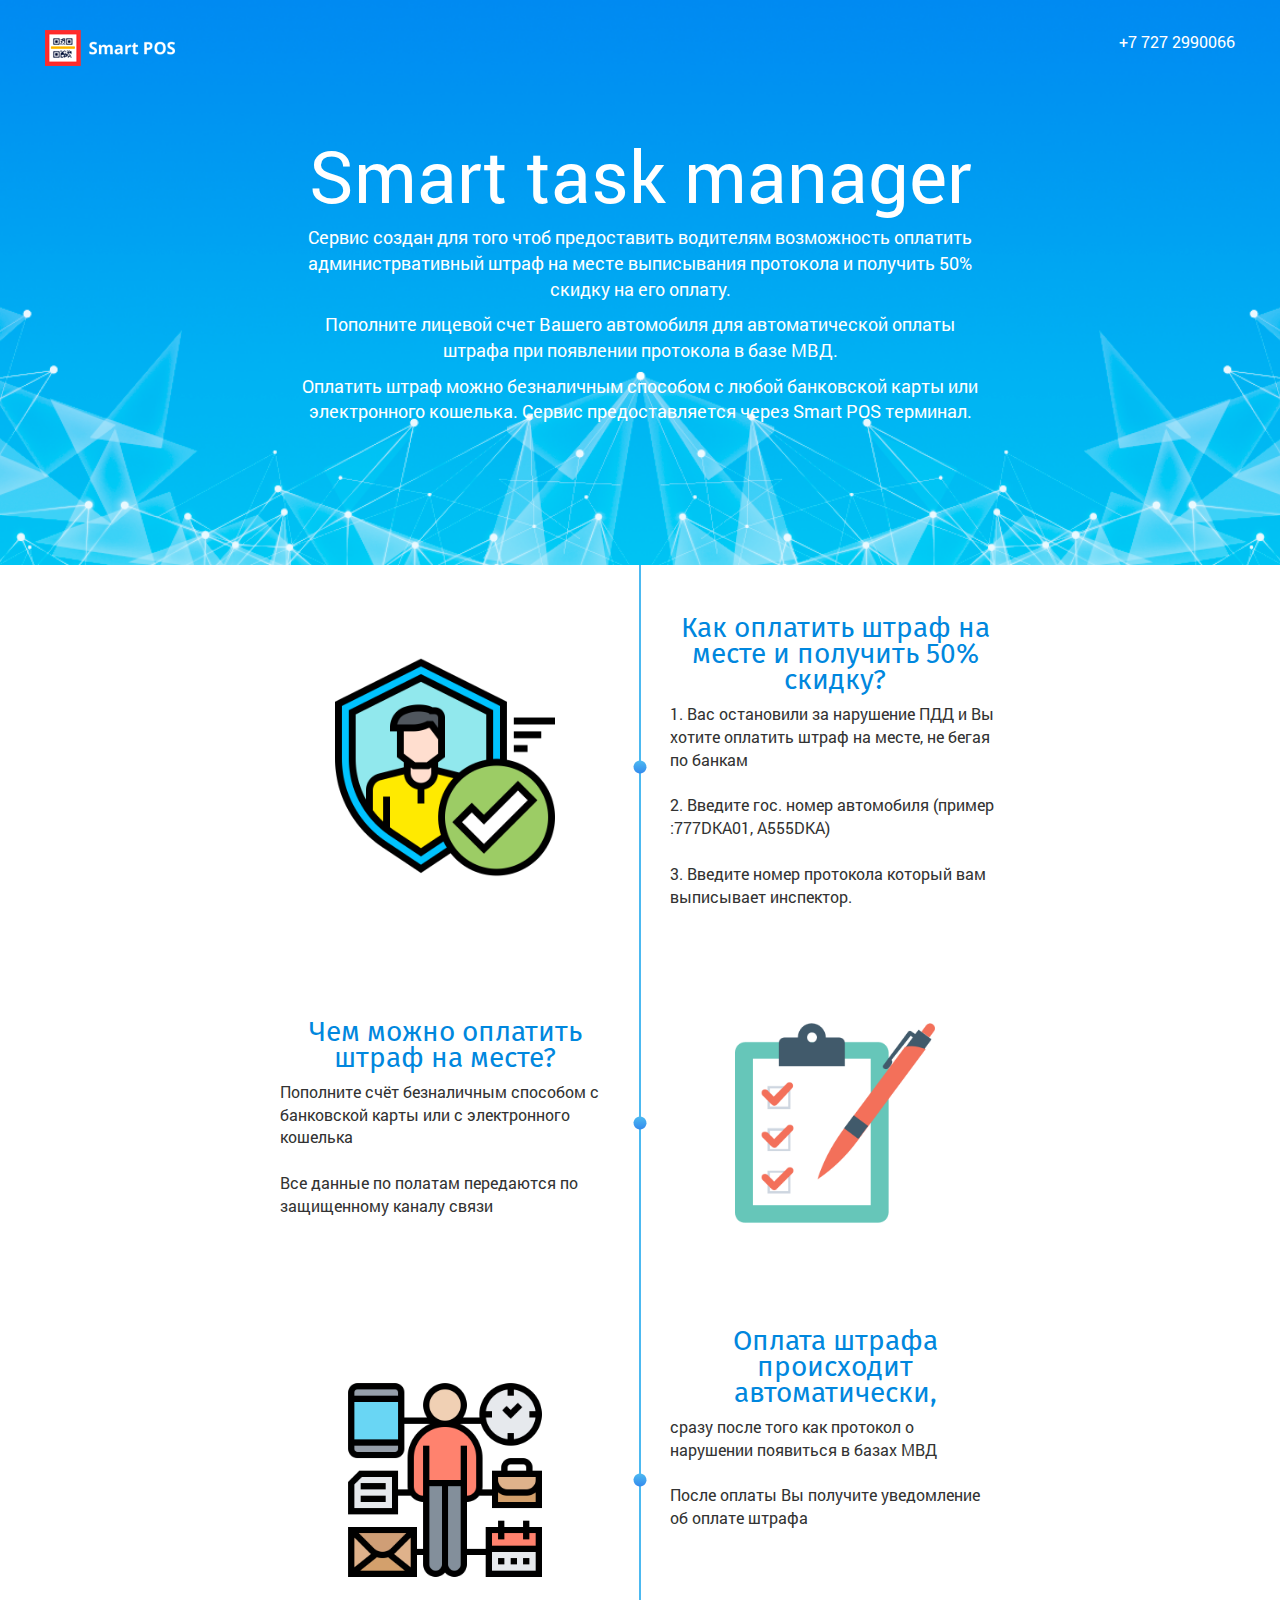
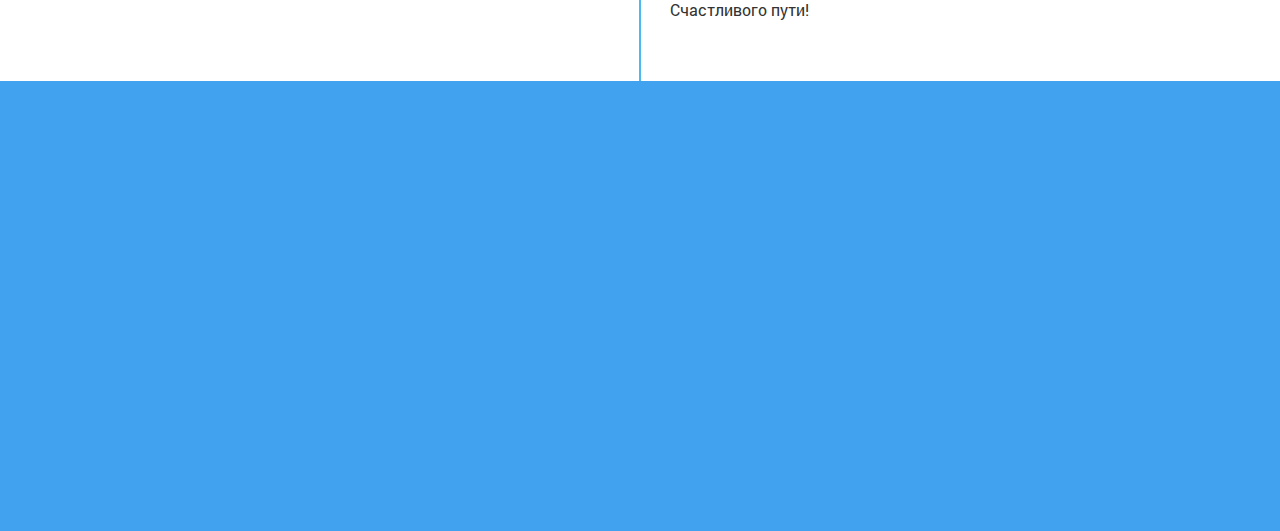
==== about/index.html @ 57629675 "Commit" ====
<!DOCTYPE html>
<html lang="en">

<head>
    <meta charset="UTF-8">
    <meta name="viewport" content="width=device-width, initial-scale=1">
    <title>Smart POS </title>
    <script src="https://ajax.googleapis.com/ajax/libs/jquery/3.1.1/jquery.min.js"></script>
    <script src="http://api-maps.yandex.ru/2.1/?lang=ru_RU" type="text/javascript"></script>
    <link href="css/bootstrap.min.css" rel="stylesheet">
    <link rel="stylesheet" href="css/style.css">
    <link rel="icon" href="images/favicon.png">
</head>

<body>

    <div class="header">
        <div class="container-fluid">

            <div class=" clearfix">
                <a href="" class="logotype">
                    <img src="images/logo.png" alt="">
                </a>
                <div class="phone-number sm-hidden">
                    <span>
                        <a href="tel:+7 727 299 00 66">+7 727 2990066</a>
                    </span>
                </div>
                <div class="pull-right menu-sm">
                </div>
            </div>
            <div class="main-text">
                <h1>Smart task manager</h1>
                <p>Сервис создан для того чтоб предоставить водителям возможность оплатить администрвативный штраф на месте
                    выписывания протокола и получить 50% скидку на его оплату. </p>
                <p>Пополните лицевой счет Вашего автомобиля для автоматической оплаты штрафа при появлении протокола в базе
                    МВД.
                </p>
                <p>Оплатить штраф можно безналичным способом с любой банковской карты или электронного кошелька. Сервис предоставляется
                    через Smart POS терминал.</p>
            </div>

        </div>
    </div>

    <div class="content">
        <div class="container-fluid">
            <div class="row">
                <div class="container">
                    <div class="row">

                        <div class="col-md-offset-2 col-md-8 center-content">
                            <div class="row ">

                                <div class="col-md-6 col-sm-6 text-center service-div-margin">
                                    <img class="Inspektor" src="images/Inspektor.png" alt="">
                                </div>

                                <div class="col-md-6 col-sm-6">
                                    <div class="text-service">
                                        <p class="title-service">Как оплатить штраф на месте и получить 50% скидку?</p>
                                        <p> 1. Вас остановили за нарушение ПДД и Вы хотите оплатить штраф на месте, не бегая
                                            по банкам
                                            <br>
                                            <br> 2. Введите гос. номер автомобиля (пример :777DKА01, A555DKA)
                                            <br>
                                            <br> 3. Введите номер протокола который вам выписывает инспектор.
                                        </p>
                                    </div>
                                </div>
                            </div>
                            <div class="row">

                                <div class="col-md-6 col-sm-6 hidden-xs">
                                    <div class="text-service text-right">
                                        <p class="title-service">Чем можно оплатить штраф на месте?</p>
                                        <p style="text-align: left;">
                                            Пополните счёт безналичным способом с банковской карты или с электронного кошелька
                                            <br>
                                            <br> Все данные по полатам передаются по защищенному каналу связи
                                        </p>
                                    </div>
                                </div>

                                <div class="col-md-6 col-sm-6 text-center">
                                    <img class="card" src="images/creditCard.png" alt="">
                                </div>

                                <div class="col-md-6 col-sm-6 hidden-lg hidden-md hidden-sm">
                                    <div class="text-service">
                                        <p class="title-service">Камеры сканируют гос. номер автомобиля</p>
                                        <p>
                                            На пункте пропуска, проезжайте на выделенную полосу без очереди. Видеокамера распознает гос. номер автомобиля и автоматически
                                            списывает необходимую сумму с поездки и поднимет шлагбаум.
                                            <br>
                                            <br> Остаток средств на счете можно проверить введя гос.номер на payway.kz
                                        </p>
                                    </div>
                                </div>
                            </div>

                            <div class="row ">

                                <div class="col-md-6 col-sm-6 text-center">
                                    <img class="chek" src="images/chek.png" alt="">
                                </div>

                                <div class="col-md-6 col-sm-6">
                                    <div class="text-service">
                                        <p class="title-service">Оплата штрафа происходит автоматически,</p>
                                        <p>

                                            сразу после того как протокол о нарушении появиться в базах МВД
                                            <br>
                                            <br> После оплаты Вы получите уведомление об оплате штрафа
                                            <br>
                                            <br>
                                            <br>
                                            <br> Счастливого пути!
                                        </p>
                                    </div>

                                </div>
                            </div>

                        </div>

                    </div>
                </div>
            </div>
        </div>
    </div>

    <div class="footer">
        <div class="container-fluid">
            <div class="row">
                <div class="col-md-6">

                </div>
                <div class="col-md-6">
                    <div id="map-canvas" style="height: 400px;">

                    </div>
                </div>
            </div>
        </div>
    </div>
    <script>
        $(document).ready(function () {
            ymaps.ready(function () {
                var myMap = new ymaps.Map('map-canvas', {
                    center: [43.200098, 76.904913],
                    zoom: 17,
                    controls: []
                });
                myPlacemark = createPlacemark([43.200098, 76.907913]);
                myMap.geoObjects.add(myPlacemark);
                myMap.behaviors.disable('scrollZoom');
                myMap.controls.add(new ymaps.control.ZoomControl({ options: { position: { right: 10, top: 90 } } }));
            });
            function createPlacemark(coords) {
                return new ymaps.Placemark(coords, {
                    iconCaption: 'поиск...'
                }, {
                        iconLayout: 'default#image',
                        iconImageHref: 'images/Bitmap.png',
                        iconImageSize: [30, 50],
                        iconImageOffset: [-15, -50],
                        draggable: false
                    });
            }
        });

    </script>
</body>

</html>
---- about/css/style.css ----
@font-face {
    font-family: 'Roboto Regular';
    src: url('../fonts/Roboto-Regular.ttf');
}

@font-face {
    font-family: 'Roboto Medium';
    src: url('../fonts/Roboto-Medium.ttf');
}

@font-face {
    font-family: 'FiraSans Regular';
    src: url('../fonts/FiraSans-Regular.otf');
}

body {
    font-family: 'Roboto Regular';
}

img {
    max-width: 100%;
}

.header {
    padding: 30px 30px 110px 30px;
    background-image: url(../images/bg-head.png);
    background-repeat: no-repeat;
    background-size: cover;
    min-height: 518px;
    background-position: center;
    position: relative;
}

button {
    outline: none !important;
}

.phone-number .bootstrap-select:not([class*="col-"]):not([class*="form-control"]):not(.input-group-btn) {
    width: 160px;
}

.btn-group.open .dropdown-toggle {
    box-shadow: none;
    background: #fff;
}

.btn-default,
.btn-default:hover,
.btn-default:focus,
.btn-default:active,
.btn-default.active,
.open>.dropdown-toggle.btn-default,
.phone-number .dropdown-menu {
    background: rgba(255, 255, 255, 0);
    color: white;
    border-color: #fff;
}

.btn-default:active:hover,
.btn-default.active:hover,
.open>.dropdown-toggle.btn-default:hover,
.btn-default:active:focus,
.btn-default.active:focus,
.open>.dropdown-toggle.btn-default:focus,
.btn-default:active.focus,
.btn-default.active.focus,
.open>.dropdown-toggle.btn-default.focus {
    background-color: #fff;
}

.phone-number {
    float: right;
    font-size: 16px;
}

.phone-number > span {
    margin-left: 25px;
    display: inline-block;
    vertical-align: middle;
}

.phone-number span a,
.phone-number span a:hover {
    color: #fff;
}

.logotype {
    float: left;
}

.icon-l {
    width: 30px;
    height: 21px;
    display: inline-block;
    vertical-align: middle;
}

.l-rus {
    background: url(../images/flag.png) no-repeat;
}

.menu-top ul {
    padding: 0;
    margin: 0;
    text-align: -webkit-right;
    text-align: -moz-right;
}

.menu-top ul li {
    display: table-cell;
    font-size: 16px;
}

.menu-top ul li a {
    padding: 0 15px;
    color: #000;
}

.mob-menu {
    background-image: linear-gradient(to top, #51c2f1 0%, #348aed 100%);
    color: #fff;
    padding: 15px;
    width: 100%;
    position: fixed;
    height: 100vh;
    min-height: 100vh;
    top: 0;
    right: 0;
    z-index: 1000;
    display: none;
    white-space: nowrap;
}

.mob-menu ul {
    padding: 0;
}

.mob-menu > h2 {
    margin-top: 0;
    margin-bottom: 30px
}

.close-menu {
    color: #fff;
    font-size: 30px;
    float: right;
    margin-top: -7px;
    display: inline-block;
    vertical-align: top;
}

.mob-menu li {
    list-style: none;
    font-size: 18px;
    margin-bottom: 6px;
}

.contacts {
    margin-bottom: 40px;
}

.contacts p {
    font-size: 13px;
    margin-bottom: 2px;
}

.mob-menu a {
    color: #fff;
}

.main-text {
    max-width: 680px;
    margin: 70px auto 30px;
    text-align: center;
    color: #fff;
}

.main-text h1 {
    font-size: 72px;
}

.main-text p {
    font-size: 18px;
}

.form-balans {
    width: 507px;
    min-height: 136px;
    background-color: white;
    border-radius: 4px;
    box-shadow: 0 0 10px rgba(0, 0, 0, 0.15);
    margin: 0 auto;
    position: absolute;
    left: 50%;
    transform: translate(-50%, 0);
    bottom: -70px;
    padding: 20px 30px;
}

.gos-number {
    color: #2b94fd;
    font-size: 14px;
    font-weight: 500;
    line-height: 26px;
}

.form-balans button {
    width: 157px;
    height: 40px;
    background-color: #2b94fd;
    border-radius: 3px;
    color: #fff;
    border: 0;
}

.form-balans input[type="text"] {
    width: 270px;
    height: 40px;
    background-color: white;
    border: 1px solid #e0e0e0;
    border-radius: 4px;
    margin-right: 15px;
}

.bottom-text {
    max-width: 269px;
    color: #cccbcb;
    margin-top: 8px;
}

.center-content {
    background-image: url(../images/line.png);
    background-repeat: repeat-y;
    background-position: center top;
}

.center-content .col-md-6 {
    padding: 50px 30px;
}

.center-content > .row {
    margin: 0px -15px;
    background: url(../images/pointer.png) no-repeat center;
    display: flex;
    align-items: center;
}
.text-service{
    font-size: 16px;
}
.title-service {
    color: #0087de;
    text-align: center;
    font-size: 28px;
    font-weight: 500;
    font-family: 'FiraSans Regular';
    line-height: 26px;
}
.Inspektor{
    width: 220px;
}
.chek{
    width: 200px;
}
.card{
    width: 200px;
}
.footer-menu a {
    padding: 0 15px;
    color: #fff;
    font-size: 16px;
}

.footer {
    background-color: #41a3ef;
    color: #fff;
    padding: 30px 0 20px;
    text-align: center;
}

@media (min-width:1200px) {
    .menu-sm {
        display: none;
    }
}

@media (max-width:1200px) {
    .sm-hidden {
        display: none;
    }
}

@media (max-width:767px) {
    .header {
        padding: 10px;
    }
    .form-balans {
        width: 300px;
        bottom: -117px;
    }
    .form-balans input[type="text"] {
        width: 100%;
    }
    .form-balans button {
        width: 100%;
    }
    .center-content {
        background: none;
        margin: 100px 0;
    }
    .center-content > .row {
        display: block;
        background: none;
    }
    .title-service {
        text-align: center;
        font-size: 24px;
    }
    .center-content .col-md-6 {
        padding: 15px 30px;
    }
    .center-content > .row {
        margin: 50px -15px;
    }
    .footer{
        text-align: left;
    }
    .footer-menu a{
        padding: 5px 0;
        display: block;
    }
    .main-text{
        margin: 30px auto;
    }
    .main-text p{
        font-size: 14px;
        line-height: 16px;
    }

	.service-div-margin{
		margin-top: 40px;
	}
}
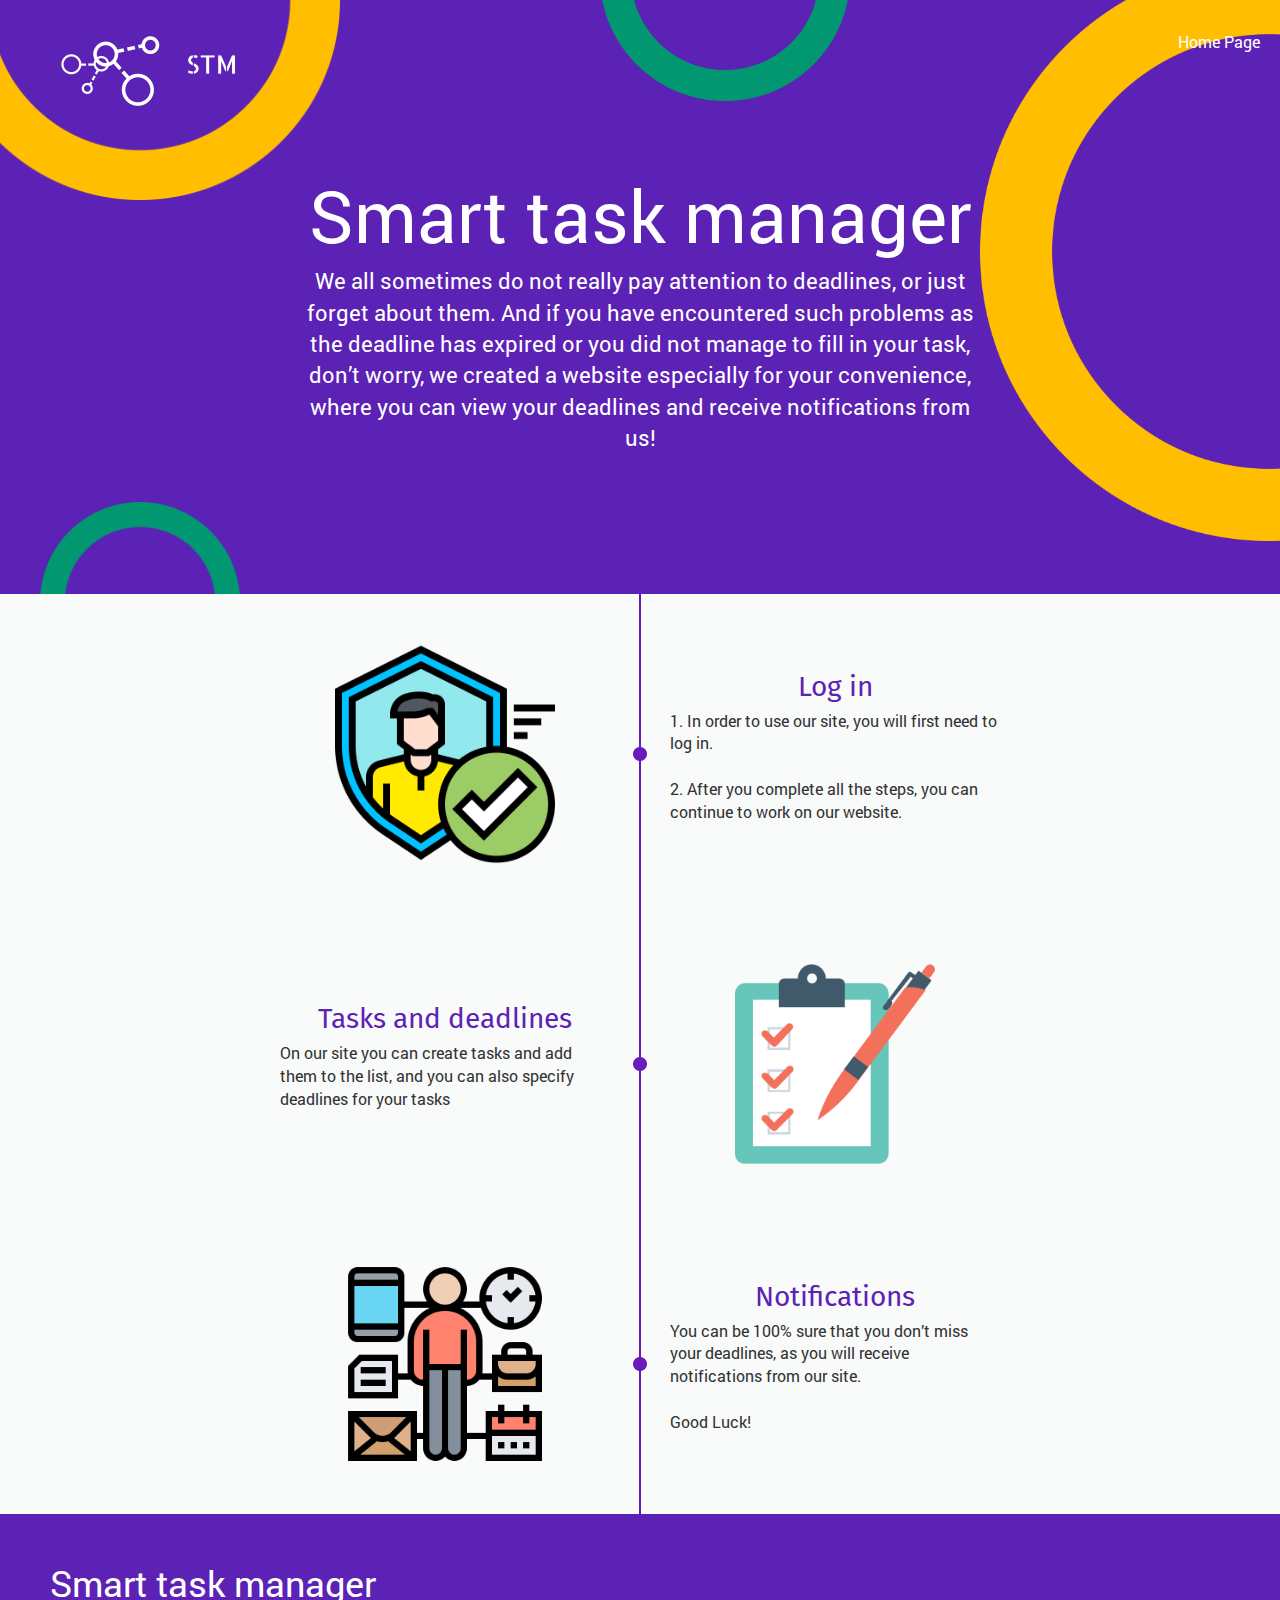
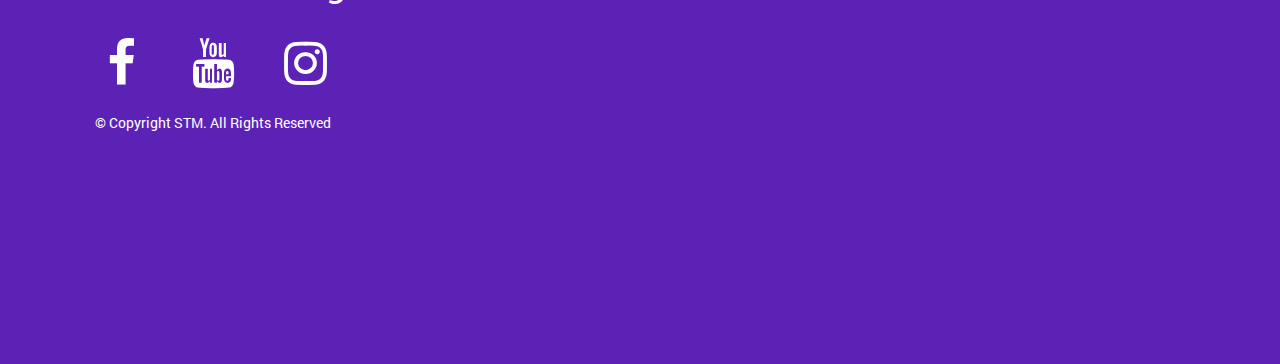
==== commit ecd1c353: "commit" ====
--- a/about/index.html
+++ b/about/index.html
@@ -4,26 +4,30 @@
 <head>
     <meta charset="UTF-8">
     <meta name="viewport" content="width=device-width, initial-scale=1">
-    <title>Smart POS </title>
+    <title>About us </title>
+    <link rel="stylesheet" href="https://cdnjs.cloudflare.com/ajax/libs/font-awesome/4.7.0/css/font-awesome.min.css">
     <script src="https://ajax.googleapis.com/ajax/libs/jquery/3.1.1/jquery.min.js"></script>
     <script src="http://api-maps.yandex.ru/2.1/?lang=ru_RU" type="text/javascript"></script>
     <link href="css/bootstrap.min.css" rel="stylesheet">
     <link rel="stylesheet" href="css/style.css">
-    <link rel="icon" href="images/favicon.png">
 </head>
 
 <body>
 
     <div class="header">
+        <img src="images/shape1.png" width="400" class="shape1" alt="">
+        <img src="images/shape2.png" width="300" class="shape2" alt="">
+        <img src="images/shape3.png" width="250" class="shape3" alt="">
+        <img src="images/shape4.png" width="200" class="shape4" alt="">
         <div class="container-fluid">
 
             <div class=" clearfix">
                 <a href="" class="logotype">
-                    <img src="images/logo.png" alt="">
+                    <img src="../img/logo.png" alt="">
                 </a>
-                <div class="phone-number sm-hidden">
+                <div style="z-index: 1;" class="link">
                     <span>
-                        <a href="tel:+7 727 299 00 66">+7 727 2990066</a>
+                        <a href="../HomePage.html">Home Page</a>
                     </span>
                 </div>
                 <div class="pull-right menu-sm">
@@ -31,16 +35,14 @@
             </div>
             <div class="main-text">
                 <h1>Smart task manager</h1>
-                <p>Сервис создан для того чтоб предоставить водителям возможность оплатить администрвативный штраф на месте
-                    выписывания протокола и получить 50% скидку на его оплату. </p>
-                <p>Пополните лицевой счет Вашего автомобиля для автоматической оплаты штрафа при появлении протокола в базе
-                    МВД.
-                </p>
-                <p>Оплатить штраф можно безналичным способом с любой банковской карты или электронного кошелька. Сервис предоставляется
-                    через Smart POS терминал.</p>
+                <p>We all sometimes do not really pay attention to deadlines, or just forget about them. And if you have encountered
+                    such problems as the deadline has expired or you did not manage to fill in your task, don’t worry, we
+                    created a website especially for your convenience, where you can view your deadlines and receive notifications
+                    from us! </p>
             </div>
 
         </div>
+
     </div>
 
     <div class="content">
@@ -58,13 +60,13 @@
 
                                 <div class="col-md-6 col-sm-6">
                                     <div class="text-service">
-                                        <p class="title-service">Как оплатить штраф на месте и получить 50% скидку?</p>
-                                        <p> 1. Вас остановили за нарушение ПДД и Вы хотите оплатить штраф на месте, не бегая
-                                            по банкам
+                                        <p class="title-service">Log in</p>
+                                        <p>1. In order to use our site, you will first need to log in.
+
                                             <br>
-                                            <br> 2. Введите гос. номер автомобиля (пример :777DKА01, A555DKA)
+                                            <br> 2. After you complete all the steps, you can continue to work on our website.
                                             <br>
-                                            <br> 3. Введите номер протокола который вам выписывает инспектор.
+
                                         </p>
                                     </div>
                                 </div>
@@ -73,11 +75,11 @@
 
                                 <div class="col-md-6 col-sm-6 hidden-xs">
                                     <div class="text-service text-right">
-                                        <p class="title-service">Чем можно оплатить штраф на месте?</p>
+                                        <p class="title-service">Tasks and deadlines</p>
                                         <p style="text-align: left;">
-                                            Пополните счёт безналичным способом с банковской карты или с электронного кошелька
+                                            On our site you can create tasks and add them to the list, and you can also specify deadlines for your tasks
                                             <br>
-                                            <br> Все данные по полатам передаются по защищенному каналу связи
+
                                         </p>
                                     </div>
                                 </div>
@@ -88,12 +90,11 @@
 
                                 <div class="col-md-6 col-sm-6 hidden-lg hidden-md hidden-sm">
                                     <div class="text-service">
-                                        <p class="title-service">Камеры сканируют гос. номер автомобиля</p>
+                                        <p class="title-service">Notifications</p>
                                         <p>
-                                            На пункте пропуска, проезжайте на выделенную полосу без очереди. Видеокамера распознает гос. номер автомобиля и автоматически
-                                            списывает необходимую сумму с поездки и поднимет шлагбаум.
+                                            You can be 100% sure that you don’t miss your deadlines, as you will receive notifications from our site.
                                             <br>
-                                            <br> Остаток средств на счете можно проверить введя гос.номер на payway.kz
+
                                         </p>
                                     </div>
                                 </div>
@@ -107,16 +108,14 @@
 
                                 <div class="col-md-6 col-sm-6">
                                     <div class="text-service">
-                                        <p class="title-service">Оплата штрафа происходит автоматически,</p>
+                                        <p class="title-service">Notifications</p>
                                         <p>
 
-                                            сразу после того как протокол о нарушении появиться в базах МВД
+                                            You can be 100% sure that you don’t miss your deadlines, as you will receive notifications from our site.
                                             <br>
-                                            <br> После оплаты Вы получите уведомление об оплате штрафа
-                                            <br>
-                                            <br>
-                                            <br>
-                                            <br> Счастливого пути!
+
+
+                                            <br> Good Luck!
                                         </p>
                                     </div>
 
@@ -134,10 +133,17 @@
     <div class="footer">
         <div class="container-fluid">
             <div class="row">
-                <div class="col-md-6">
-
+                <div class="col-md-4">
+                    <h1>Smart task manager</h1>
+                    <div>
+                        <a href="#" class="fa fa-facebook"></a>
+                        <a href="#" class="fa fa-youtube"></a>
+                        <a href="#" class="fa fa-instagram"></a>
+                        <br>
+                        <span>&copy; Copyright STM. All Rights Reserved</span>
+                    </div>
                 </div>
-                <div class="col-md-6">
+                <div class="col-md-8">
                     <div id="map-canvas" style="height: 400px;">
 
                     </div>
@@ -149,11 +155,11 @@
         $(document).ready(function () {
             ymaps.ready(function () {
                 var myMap = new ymaps.Map('map-canvas', {
-                    center: [43.200098, 76.904913],
-                    zoom: 17,
+                    center: [43.235095, 76.909906],
+                    zoom: 18,
                     controls: []
                 });
-                myPlacemark = createPlacemark([43.200098, 76.907913]);
+                myPlacemark = createPlacemark([43.235095, 76.909906]);
                 myMap.geoObjects.add(myPlacemark);
                 myMap.behaviors.disable('scrollZoom');
                 myMap.controls.add(new ymaps.control.ZoomControl({ options: { position: { right: 10, top: 90 } } }));
@@ -163,8 +169,8 @@
                     iconCaption: 'поиск...'
                 }, {
                         iconLayout: 'default#image',
-                        iconImageHref: 'images/Bitmap.png',
-                        iconImageSize: [30, 50],
+                        iconImageHref: 'images/mapIcon.png',
+                        iconImageSize: [50, 50],
                         iconImageOffset: [-15, -50],
                         draggable: false
                     });
--- a/about/css/style.css
+++ b/about/css/style.css
@@ -15,6 +15,7 @@
 
 body {
     font-family: 'Roboto Regular';
+    background-color: #f9fafa
 }
 
 img {
@@ -23,7 +24,8 @@
 
 .header {
     padding: 30px 30px 110px 30px;
-    background-image: url(../images/bg-head.png);
+    /* background-image: url(../../img/background.jpg); */
+    background-color: #5c21b5;
     background-repeat: no-repeat;
     background-size: cover;
     min-height: 518px;
@@ -31,56 +33,44 @@
     position: relative;
 }
 
-button {
-    outline: none !important;
-}
-
-.phone-number .bootstrap-select:not([class*="col-"]):not([class*="form-control"]):not(.input-group-btn) {
-    width: 160px;
-}
-
-.btn-group.open .dropdown-toggle {
-    box-shadow: none;
-    background: #fff;
-}
-
-.btn-default,
-.btn-default:hover,
-.btn-default:focus,
-.btn-default:active,
-.btn-default.active,
-.open>.dropdown-toggle.btn-default,
-.phone-number .dropdown-menu {
-    background: rgba(255, 255, 255, 0);
-    color: white;
-    border-color: #fff;
-}
-
-.btn-default:active:hover,
-.btn-default.active:hover,
-.open>.dropdown-toggle.btn-default:hover,
-.btn-default:active:focus,
-.btn-default.active:focus,
-.open>.dropdown-toggle.btn-default:focus,
-.btn-default:active.focus,
-.btn-default.active.focus,
-.open>.dropdown-toggle.btn-default.focus {
-    background-color: #fff;
-}
-
-.phone-number {
+
+.shape1{
+    position: absolute;
+    left: -60px;
+    top: -200px;
+}
+
+.shape2{
+    position: absolute;
+    right: 0;
+    bottom: 53px;
+    z-index: 0;
+}
+.shape3{
+    position: absolute;
+    top: -30px;
+    left: 600px;
+}
+.shape4{
+    position: absolute;
+    bottom:0;
+    left: 40px;
+}
+.link {
     float: right;
     font-size: 16px;
-}
-
-.phone-number > span {
+    position: absolute;
+    right: 20px
+}
+
+.link > span {
     margin-left: 25px;
     display: inline-block;
     vertical-align: middle;
 }
 
-.phone-number span a,
-.phone-number span a:hover {
+.link span a,
+.link span a:hover {
     color: #fff;
 }
 
@@ -88,85 +78,6 @@
     float: left;
 }
 
-.icon-l {
-    width: 30px;
-    height: 21px;
-    display: inline-block;
-    vertical-align: middle;
-}
-
-.l-rus {
-    background: url(../images/flag.png) no-repeat;
-}
-
-.menu-top ul {
-    padding: 0;
-    margin: 0;
-    text-align: -webkit-right;
-    text-align: -moz-right;
-}
-
-.menu-top ul li {
-    display: table-cell;
-    font-size: 16px;
-}
-
-.menu-top ul li a {
-    padding: 0 15px;
-    color: #000;
-}
-
-.mob-menu {
-    background-image: linear-gradient(to top, #51c2f1 0%, #348aed 100%);
-    color: #fff;
-    padding: 15px;
-    width: 100%;
-    position: fixed;
-    height: 100vh;
-    min-height: 100vh;
-    top: 0;
-    right: 0;
-    z-index: 1000;
-    display: none;
-    white-space: nowrap;
-}
-
-.mob-menu ul {
-    padding: 0;
-}
-
-.mob-menu > h2 {
-    margin-top: 0;
-    margin-bottom: 30px
-}
-
-.close-menu {
-    color: #fff;
-    font-size: 30px;
-    float: right;
-    margin-top: -7px;
-    display: inline-block;
-    vertical-align: top;
-}
-
-.mob-menu li {
-    list-style: none;
-    font-size: 18px;
-    margin-bottom: 6px;
-}
-
-.contacts {
-    margin-bottom: 40px;
-}
-
-.contacts p {
-    font-size: 13px;
-    margin-bottom: 2px;
-}
-
-.mob-menu a {
-    color: #fff;
-}
 
 .main-text {
     max-width: 680px;
@@ -180,46 +91,7 @@
 }
 
 .main-text p {
-    font-size: 18px;
-}
-
-.form-balans {
-    width: 507px;
-    min-height: 136px;
-    background-color: white;
-    border-radius: 4px;
-    box-shadow: 0 0 10px rgba(0, 0, 0, 0.15);
-    margin: 0 auto;
-    position: absolute;
-    left: 50%;
-    transform: translate(-50%, 0);
-    bottom: -70px;
-    padding: 20px 30px;
-}
-
-.gos-number {
-    color: #2b94fd;
-    font-size: 14px;
-    font-weight: 500;
-    line-height: 26px;
-}
-
-.form-balans button {
-    width: 157px;
-    height: 40px;
-    background-color: #2b94fd;
-    border-radius: 3px;
-    color: #fff;
-    border: 0;
-}
-
-.form-balans input[type="text"] {
-    width: 270px;
-    height: 40px;
-    background-color: white;
-    border: 1px solid #e0e0e0;
-    border-radius: 4px;
-    margin-right: 15px;
+    font-size: 22px;
 }
 
 .bottom-text {
@@ -229,7 +101,7 @@
 }
 
 .center-content {
-    background-image: url(../images/line.png);
+    background-image: url(../images/line2.png);
     background-repeat: repeat-y;
     background-position: center top;
 }
@@ -248,7 +120,7 @@
     font-size: 16px;
 }
 .title-service {
-    color: #0087de;
+    color: #5c21b5;
     text-align: center;
     font-size: 28px;
     font-weight: 500;
@@ -271,12 +143,27 @@
 }
 
 .footer {
-    background-color: #41a3ef;
+    background-color: #5c21b5;
     color: #fff;
     padding: 30px 0 20px;
     text-align: center;
 }
-
+.fa {
+    padding: 20px;
+    font-size: 50px;
+    width: 85px;
+    text-align: center;
+    text-decoration: none;
+    margin: 5px 2px;
+    color: #fff
+  }
+  
+  .fa:hover {
+      opacity: 0.7;
+      color: #f5f5f5;
+      text-decoration: none;
+  }
+  
 @media (min-width:1200px) {
     .menu-sm {
         display: none;
@@ -287,21 +174,21 @@
     .sm-hidden {
         display: none;
     }
+    .shape1,.shape2,.shape3,.shape4{
+        display: none;
+    }
 }
 
 @media (max-width:767px) {
+    .shape1,.shape2,.shape3,.shape4{
+        display: none;
+    }
     .header {
         padding: 10px;
-    }
-    .form-balans {
-        width: 300px;
-        bottom: -117px;
-    }
-    .form-balans input[type="text"] {
-        width: 100%;
-    }
-    .form-balans button {
-        width: 100%;
+        min-height: 300px;
+    }
+    .main-text h1 {
+        font-size:45px;
     }
     .center-content {
         background: none;
@@ -332,7 +219,7 @@
         margin: 30px auto;
     }
     .main-text p{
-        font-size: 14px;
+        font-size: 16px;
         line-height: 16px;
     }
 
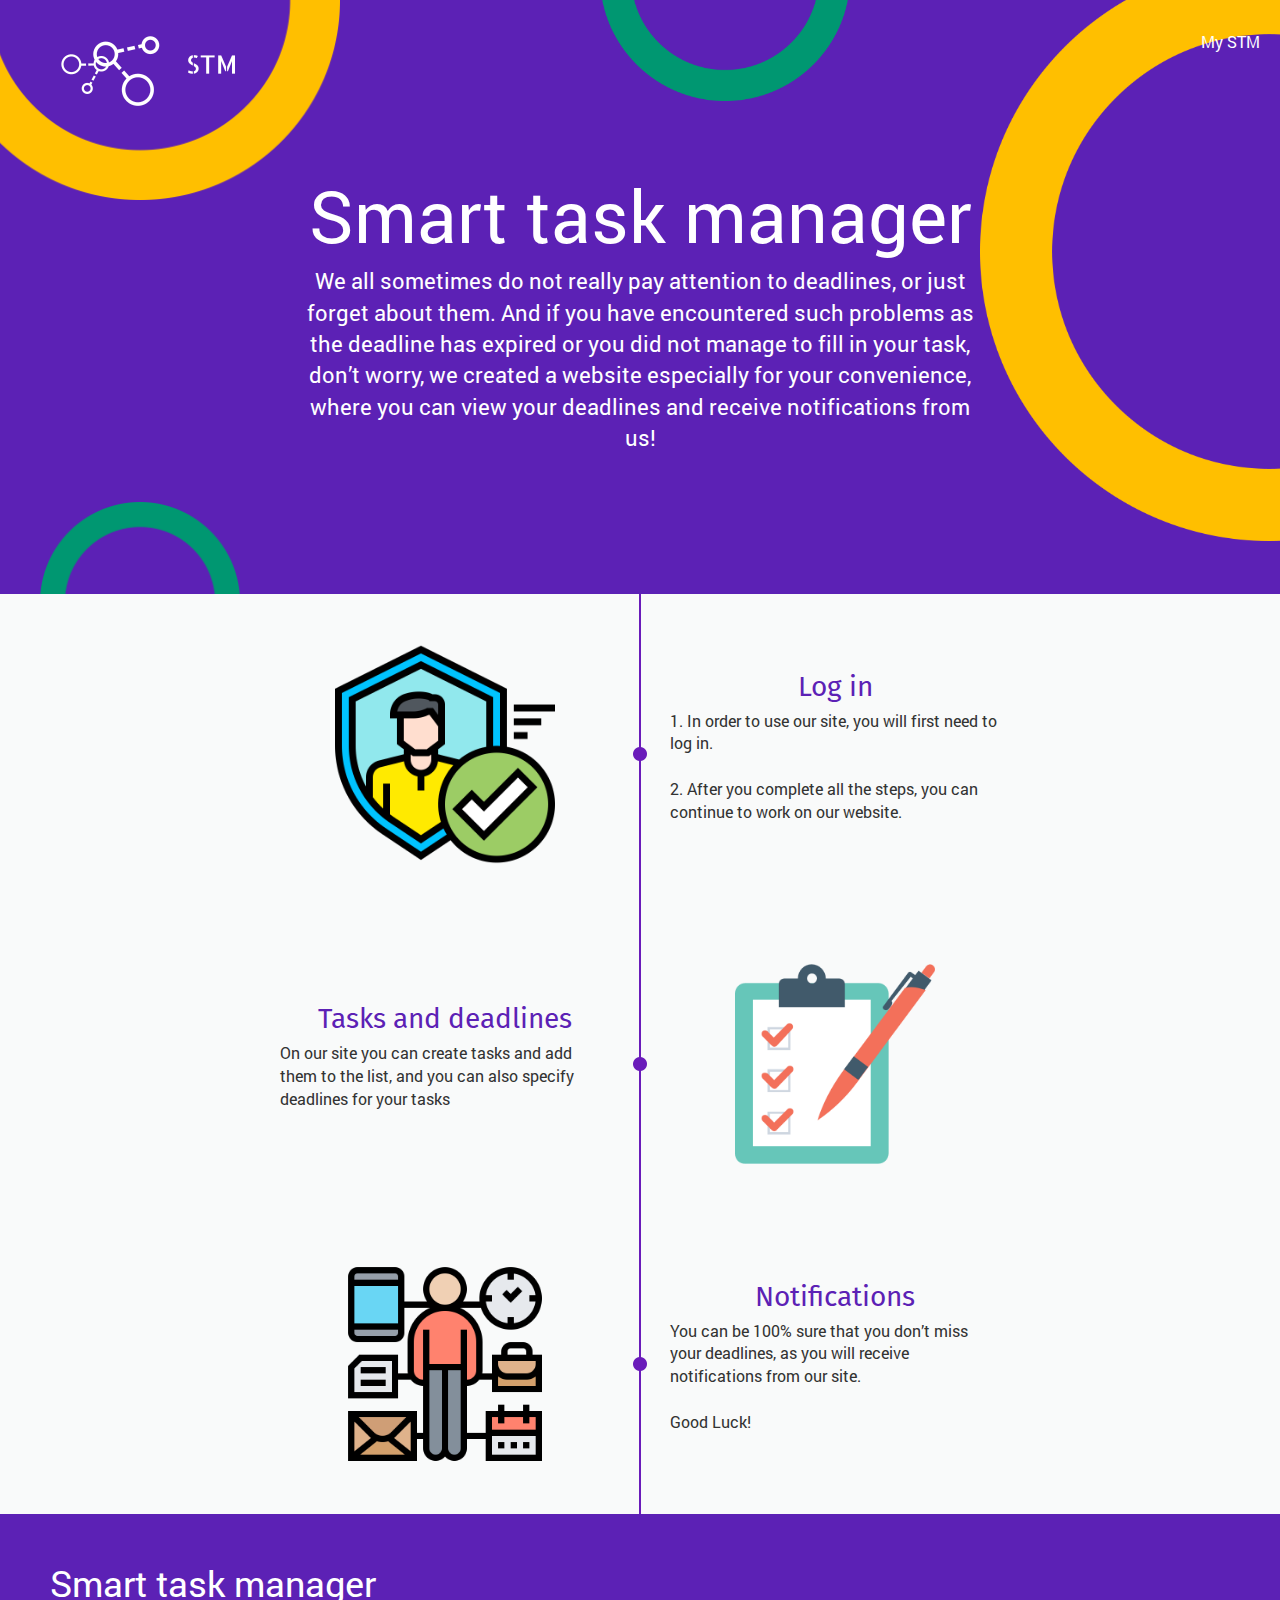
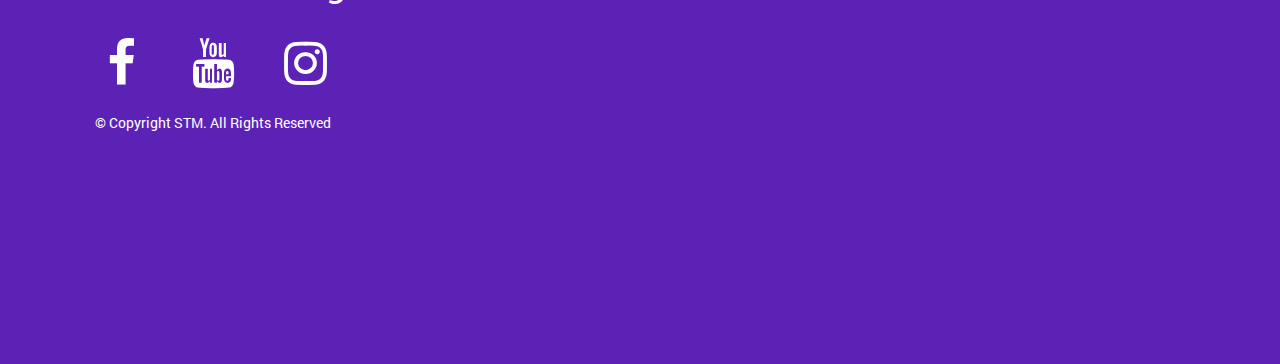
==== commit 36c0cd19: "Commit" ====
--- a/about/index.html
+++ b/about/index.html
@@ -27,7 +27,7 @@
                 </a>
                 <div style="z-index: 1;" class="link">
                     <span>
-                        <a href="../HomePage.html">Home Page</a>
+                        <a href="../HomePage.html">My STM</a>
                     </span>
                 </div>
                 <div class="pull-right menu-sm">
